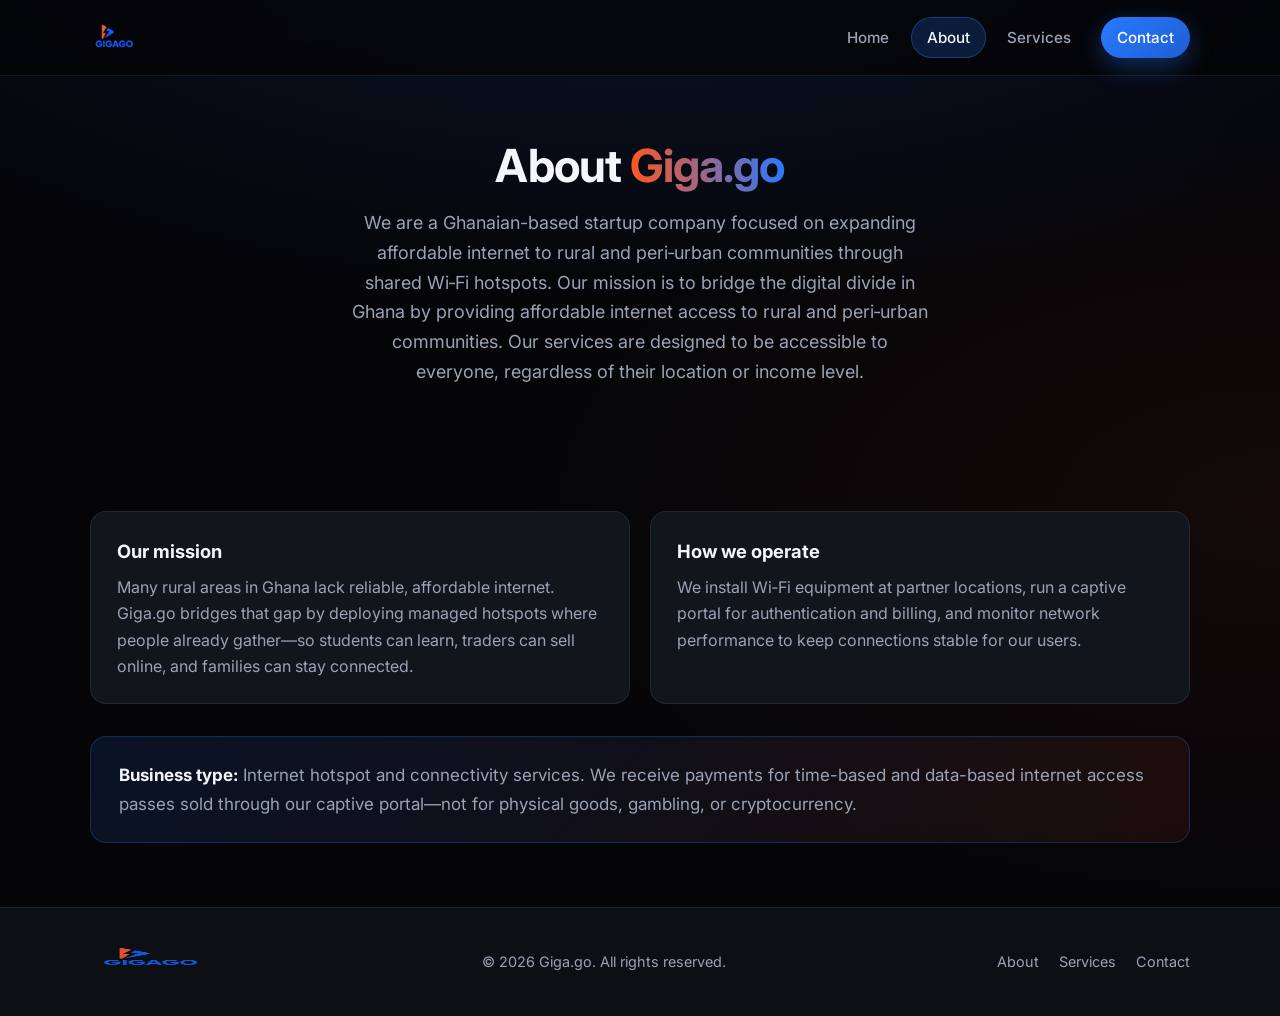
==== about.html @ ad7f2c5f "first commit" ====
<!DOCTYPE html>
<html lang="en">
  <head>
    <meta charset="UTF-8" />
    <meta name="viewport" content="width=device-width, initial-scale=1.0" />
    <title>About Us | Giga.go</title>
    <meta
      name="description"
      content="Learn about Giga.go—bringing affordable internet to rural and underserved communities in Ghana through Wi‑Fi hotspots."
    />
    <link rel="icon" href="gigago logo.png" type="image/png" />
    <link rel="preconnect" href="https://fonts.googleapis.com" />
    <link rel="preconnect" href="https://fonts.gstatic.com" crossorigin />
    <link
      href="https://fonts.googleapis.com/css2?family=Inter:wght@400;500;600;700&display=swap"
      rel="stylesheet"
    />
    <link rel="stylesheet" href="css/style.css" />
  </head>
  <body>
    <header class="site-header">
      <div class="container header-inner">
        <a href="index.html" class="brand" aria-label="Giga.go home">
          <img src="gigago logo.png" alt="Giga.go" width="160" height="48" />
        </a>
        <button
          type="button"
          class="nav-toggle"
          aria-label="Open menu"
          aria-expanded="false"
        >
          ☰
        </button>
        <nav class="site-nav" aria-label="Main">
          <a href="index.html">Home</a>
          <a href="about.html" class="is-active">About</a>
          <a href="services.html">Services</a>
          <a href="contact.html" class="nav-cta">Contact</a>
        </nav>
      </div>
    </header>

    <main>
      <section class="page-hero">
        <div class="container">
          <h1>About <span class="accent">Giga.go</span></h1>
          <p class="lead">
            We are a Ghanaian-based startup company focused on expanding affordable internet to rural
            and peri‑urban communities through shared Wi‑Fi hotspots. Our mission is to bridge the digital divide in Ghana by providing affordable internet access to rural and peri‑urban communities. 
            Our services are designed to be accessible to everyone, regardless of their location or income level.
        
          </p>
        </div>
      </section>

      <section class="section">
        <div class="container">
          <div class="grid grid-2">
            <article class="card">
              <h3>Our mission</h3>
              <p>
                Many rural areas in Ghana lack reliable, affordable internet.
                Giga.go bridges that gap by deploying managed hotspots where
                people already gather—so students can learn, traders can sell
                online, and families can stay connected.
              </p>
            </article>
            <article class="card">
              <h3>How we operate</h3>
              <p>
                We install Wi‑Fi equipment at partner locations, run a captive
                portal for authentication and billing, and monitor network
                performance to keep connections stable for our users.
              </p>
            </article>
          </div>

          <div class="highlight-box" style="margin-top: 2rem">
            <p>
              <strong>Business type:</strong> Internet hotspot and connectivity
              services. We receive payments for time-based and data-based
              internet access passes sold through our captive portal—not for
              physical goods, gambling, or cryptocurrency.
            </p>
          </div>
        </div>
      </section>
    </main>

    <footer class="site-footer">
      <div class="container footer-inner">
        <a href="index.html" class="footer-brand">
          <img src="gigago logo.png" alt="Giga.go" width="120" height="36" />
        </a>
        <p class="footer-copy">© <span id="year"></span> Giga.go. All rights reserved.</p>
        <div class="footer-links">
          <a href="about.html">About</a>
          <a href="services.html">Services</a>
          <a href="contact.html">Contact</a>
        </div>
      </div>
    </footer>
    <script src="js/main.js"></script>
    <script>
      document.getElementById("year").textContent = new Date().getFullYear();
    </script>
  </body>
</html>
---- css/style.css ----
:root {
  --blue: #2979ff;
  --blue-dark: #1e5fd4;
  --orange: #ff5722;
  --orange-soft: rgba(255, 87, 34, 0.15);
  --bg: #050508;
  --bg-elevated: #0c0f14;
  --bg-card: #11151c;
  --border: rgba(255, 255, 255, 0.08);
  --text: #f4f6fb;
  --text-muted: #9aa3b5;
  --radius: 16px;
  --radius-sm: 10px;
  --shadow: 0 24px 48px rgba(0, 0, 0, 0.45);
  --font: "Inter", system-ui, -apple-system, sans-serif;
  --header-h: 76px;
}

*,
*::before,
*::after {
  box-sizing: border-box;
}

html {
  scroll-behavior: smooth;
}

body {
  margin: 0;
  font-family: var(--font);
  font-size: 17px;
  line-height: 1.65;
  color: var(--text);
  background: var(--bg);
  background-image:
    radial-gradient(ellipse 80% 50% at 50% -20%, rgba(41, 121, 255, 0.18), transparent),
    radial-gradient(ellipse 60% 40% at 100% 50%, rgba(255, 87, 34, 0.06), transparent);
  min-height: 100vh;
  display: flex;
  flex-direction: column;
}

img {
  max-width: 100%;
  height: auto;
}

a {
  color: var(--blue);
  text-decoration: none;
  transition: color 0.2s ease;
}

a:hover {
  color: #5c9dff;
}

.container {
  width: min(1100px, 92%);
  margin-inline: auto;
}

/* Header */
.site-header {
  position: sticky;
  top: 0;
  z-index: 100;
  height: var(--header-h);
  border-bottom: 1px solid var(--border);
  background: rgba(5, 5, 8, 0.85);
  backdrop-filter: blur(16px);
}

.header-inner {
  height: 100%;
  display: flex;
  align-items: center;
  justify-content: space-between;
  gap: 1.5rem;
}

.brand {
  display: flex;
  align-items: center;
  flex-shrink: 0;
}

.brand img {
  height: 48px;
  width: auto;
  display: block;
  object-fit: contain;
}

.nav-toggle {
  display: none;
  background: none;
  border: 1px solid var(--border);
  color: var(--text);
  padding: 0.5rem 0.75rem;
  border-radius: var(--radius-sm);
  font-size: 1.25rem;
  cursor: pointer;
  line-height: 1;
}

.site-nav {
  display: flex;
  align-items: center;
  gap: 0.35rem;
}

.site-nav a {
  color: var(--text-muted);
  font-size: 0.95rem;
  font-weight: 500;
  padding: 0.5rem 1rem;
  border-radius: 999px;
  transition: color 0.2s, background 0.2s;
}

.site-nav a:hover {
  color: var(--text);
  background: rgba(255, 255, 255, 0.06);
}

.site-nav a.is-active {
  color: var(--text);
  background: rgba(41, 121, 255, 0.2);
  box-shadow: inset 0 0 0 1px rgba(41, 121, 255, 0.35);
}

.nav-cta {
  margin-left: 0.5rem;
  background: linear-gradient(135deg, var(--blue), var(--blue-dark));
  color: #fff !important;
  box-shadow: 0 8px 24px rgba(41, 121, 255, 0.35);
}

.nav-cta:hover {
  color: #fff !important;
  filter: brightness(1.08);
}

/* Main */
main {
  flex: 1;
}

.page-hero {
  padding: 4rem 0 3rem;
  text-align: center;
}

.page-hero h1 {
  font-size: clamp(2rem, 5vw, 2.85rem);
  font-weight: 700;
  line-height: 1.15;
  margin: 0 0 1rem;
  letter-spacing: -0.02em;
}

.page-hero h1 .accent {
  background: linear-gradient(90deg, var(--orange), var(--blue));
  -webkit-background-clip: text;
  background-clip: text;
  color: transparent;
}

.page-hero .lead {
  font-size: 1.125rem;
  color: var(--text-muted);
  max-width: 36rem;
  margin: 0 auto 1.75rem;
}

.hero-actions {
  display: flex;
  flex-wrap: wrap;
  gap: 0.75rem;
  justify-content: center;
}

.btn {
  display: inline-flex;
  align-items: center;
  justify-content: center;
  padding: 0.75rem 1.5rem;
  font-size: 1rem;
  font-weight: 600;
  border-radius: 999px;
  border: none;
  cursor: pointer;
  transition: transform 0.15s, box-shadow 0.2s, filter 0.2s;
  text-decoration: none;
}

.btn:hover {
  transform: translateY(-1px);
}

.btn-primary {
  background: linear-gradient(135deg, var(--blue), var(--blue-dark));
  color: #fff;
  box-shadow: 0 12px 32px rgba(41, 121, 255, 0.4);
}

.btn-primary:hover {
  color: #fff;
  filter: brightness(1.06);
}

.btn-secondary {
  background: transparent;
  color: var(--text);
  border: 1px solid var(--border);
}

.btn-secondary:hover {
  color: var(--text);
  background: rgba(255, 255, 255, 0.05);
  border-color: rgba(255, 255, 255, 0.15);
}

.section {
  padding: 3rem 0 4rem;
}

.section-title {
  font-size: 1.5rem;
  font-weight: 700;
  margin: 0 0 0.5rem;
}

.section-subtitle {
  color: var(--text-muted);
  margin: 0 0 2rem;
  font-size: 1.05rem;
}

.grid {
  display: grid;
  gap: 1.25rem;
}

.grid-3 {
  grid-template-columns: repeat(auto-fit, minmax(260px, 1fr));
}

.grid-2 {
  grid-template-columns: repeat(auto-fit, minmax(300px, 1fr));
}

.card {
  background: var(--bg-card);
  border: 1px solid var(--border);
  border-radius: var(--radius);
  padding: 1.5rem 1.6rem;
  transition: border-color 0.2s, box-shadow 0.2s;
}

.card:hover {
  border-color: rgba(41, 121, 255, 0.25);
  box-shadow: var(--shadow);
}

.card-icon {
  width: 44px;
  height: 44px;
  border-radius: 12px;
  display: flex;
  align-items: center;
  justify-content: center;
  font-size: 1.25rem;
  margin-bottom: 1rem;
}

.card-icon.blue {
  background: rgba(41, 121, 255, 0.15);
}

.card-icon.orange {
  background: var(--orange-soft);
}

.card h3 {
  margin: 0 0 0.5rem;
  font-size: 1.15rem;
}

.card p {
  margin: 0;
  color: var(--text-muted);
  font-size: 1rem;
}

.card .tag {
  display: inline-block;
  margin-top: 0.75rem;
  font-size: 0.8rem;
  font-weight: 600;
  color: var(--orange);
  text-transform: uppercase;
  letter-spacing: 0.06em;
}

.steps {
  counter-reset: step;
  list-style: none;
  padding: 0;
  margin: 0;
}

.steps li {
  position: relative;
  padding-left: 3rem;
  margin-bottom: 1.5rem;
  color: var(--text-muted);
}

.steps li::before {
  counter-increment: step;
  content: counter(step);
  position: absolute;
  left: 0;
  top: 0;
  width: 2rem;
  height: 2rem;
  border-radius: 50%;
  background: linear-gradient(135deg, var(--orange), var(--blue));
  color: #fff;
  font-size: 0.85rem;
  font-weight: 700;
  display: flex;
  align-items: center;
  justify-content: center;
}

.steps li strong {
  display: block;
  color: var(--text);
  margin-bottom: 0.25rem;
}

.contact-grid {
  display: grid;
  gap: 1rem;
}

.contact-item {
  display: flex;
  flex-direction: column;
  gap: 0.2rem;
  padding: 1rem 1.25rem;
  background: var(--bg-card);
  border: 1px solid var(--border);
  border-radius: var(--radius-sm);
}

.contact-item span {
  font-size: 0.8rem;
  text-transform: uppercase;
  letter-spacing: 0.08em;
  color: var(--text-muted);
}

.contact-item a,
.contact-item strong {
  font-size: 1.05rem;
  color: var(--text);
}

.highlight-box {
  background: linear-gradient(135deg, rgba(41, 121, 255, 0.12), rgba(255, 87, 34, 0.08));
  border: 1px solid rgba(41, 121, 255, 0.25);
  border-radius: var(--radius);
  padding: 1.5rem 1.75rem;
  margin-top: 2rem;
}

.highlight-box p {
  margin: 0;
  color: var(--text-muted);
}

.highlight-box strong {
  color: var(--text);
}

/* Footer */
.site-footer {
  margin-top: auto;
  border-top: 1px solid var(--border);
  padding: 2rem 0;
  background: var(--bg-elevated);
}

.footer-inner {
  display: flex;
  flex-wrap: wrap;
  align-items: center;
  justify-content: space-between;
  gap: 1rem;
}

.footer-brand img {
  height: 36px;
  opacity: 0.9;
}

.footer-copy {
  font-size: 0.9rem;
  color: var(--text-muted);
  margin: 0;
}

.footer-links {
  display: flex;
  flex-wrap: wrap;
  gap: 1.25rem;
}

.footer-links a {
  color: var(--text-muted);
  font-size: 0.9rem;
}

.footer-links a:hover {
  color: var(--text);
}

@media (max-width: 768px) {
  .nav-toggle {
    display: block;
  }

  .site-nav {
    position: fixed;
    top: var(--header-h);
    left: 0;
    right: 0;
    flex-direction: column;
    align-items: stretch;
    padding: 1rem;
    background: var(--bg-elevated);
    border-bottom: 1px solid var(--border);
    transform: translateY(-120%);
    opacity: 0;
    pointer-events: none;
    transition: transform 0.25s, opacity 0.25s;
  }

  .site-nav.is-open {
    transform: translateY(0);
    opacity: 1;
    pointer-events: auto;
  }

  .site-nav a {
    padding: 0.85rem 1rem;
  }

  .nav-cta {
    margin-left: 0;
    text-align: center;
  }

  .brand img {
    height: 40px;
  }
}
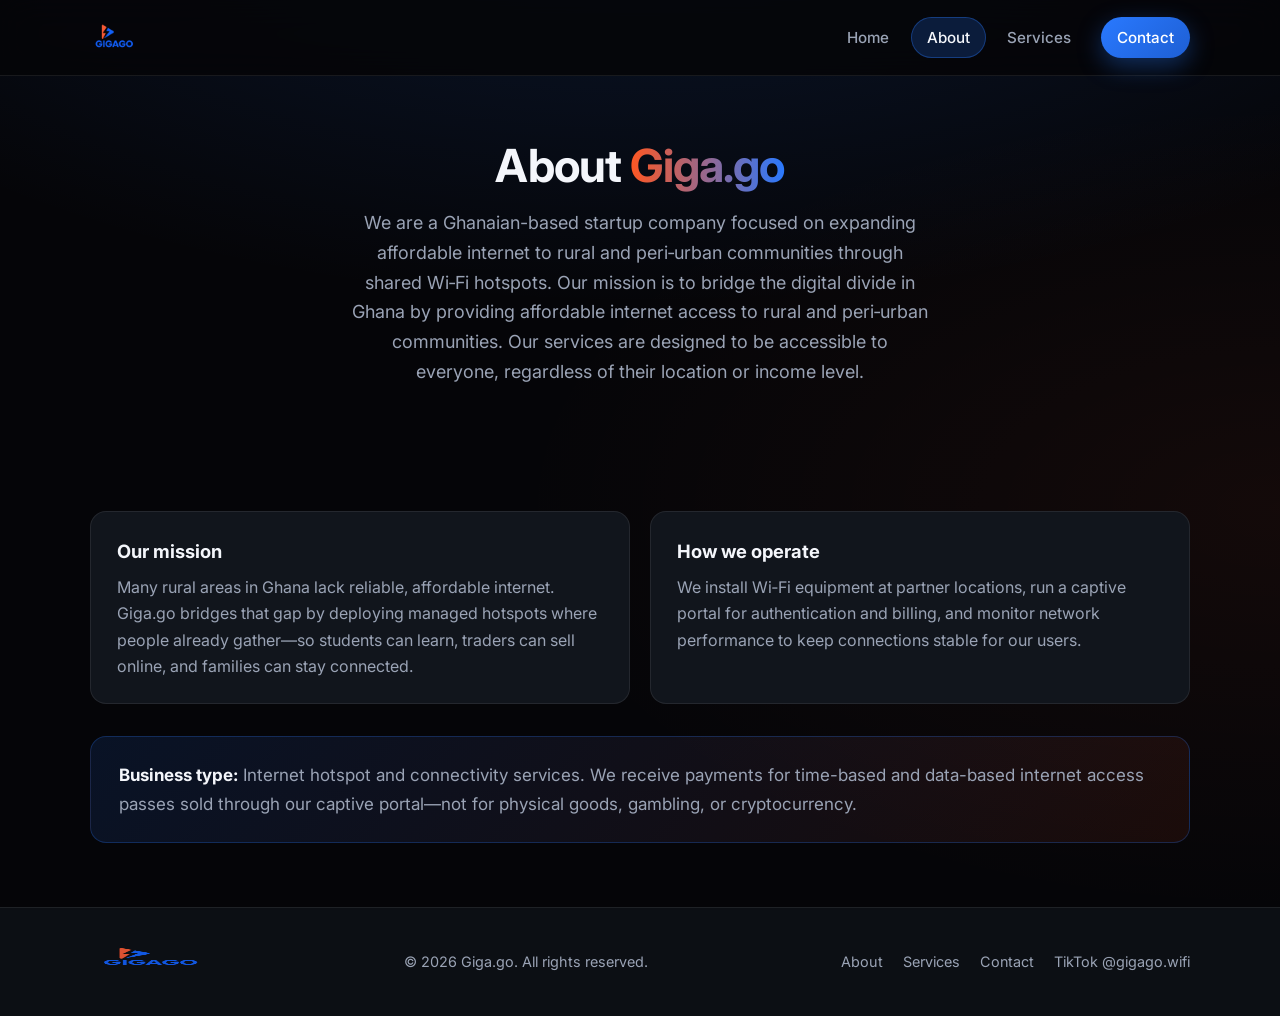
==== commit 4a3b97ba: "update site" ====
--- a/about.html
+++ b/about.html
@@ -97,6 +97,9 @@
           <a href="about.html">About</a>
           <a href="services.html">Services</a>
           <a href="contact.html">Contact</a>
+          <a href="https://www.tiktok.com/@gigago.wifi" target="_blank" rel="noopener"
+            >TikTok @gigago.wifi</a
+          >
         </div>
       </div>
     </footer>
